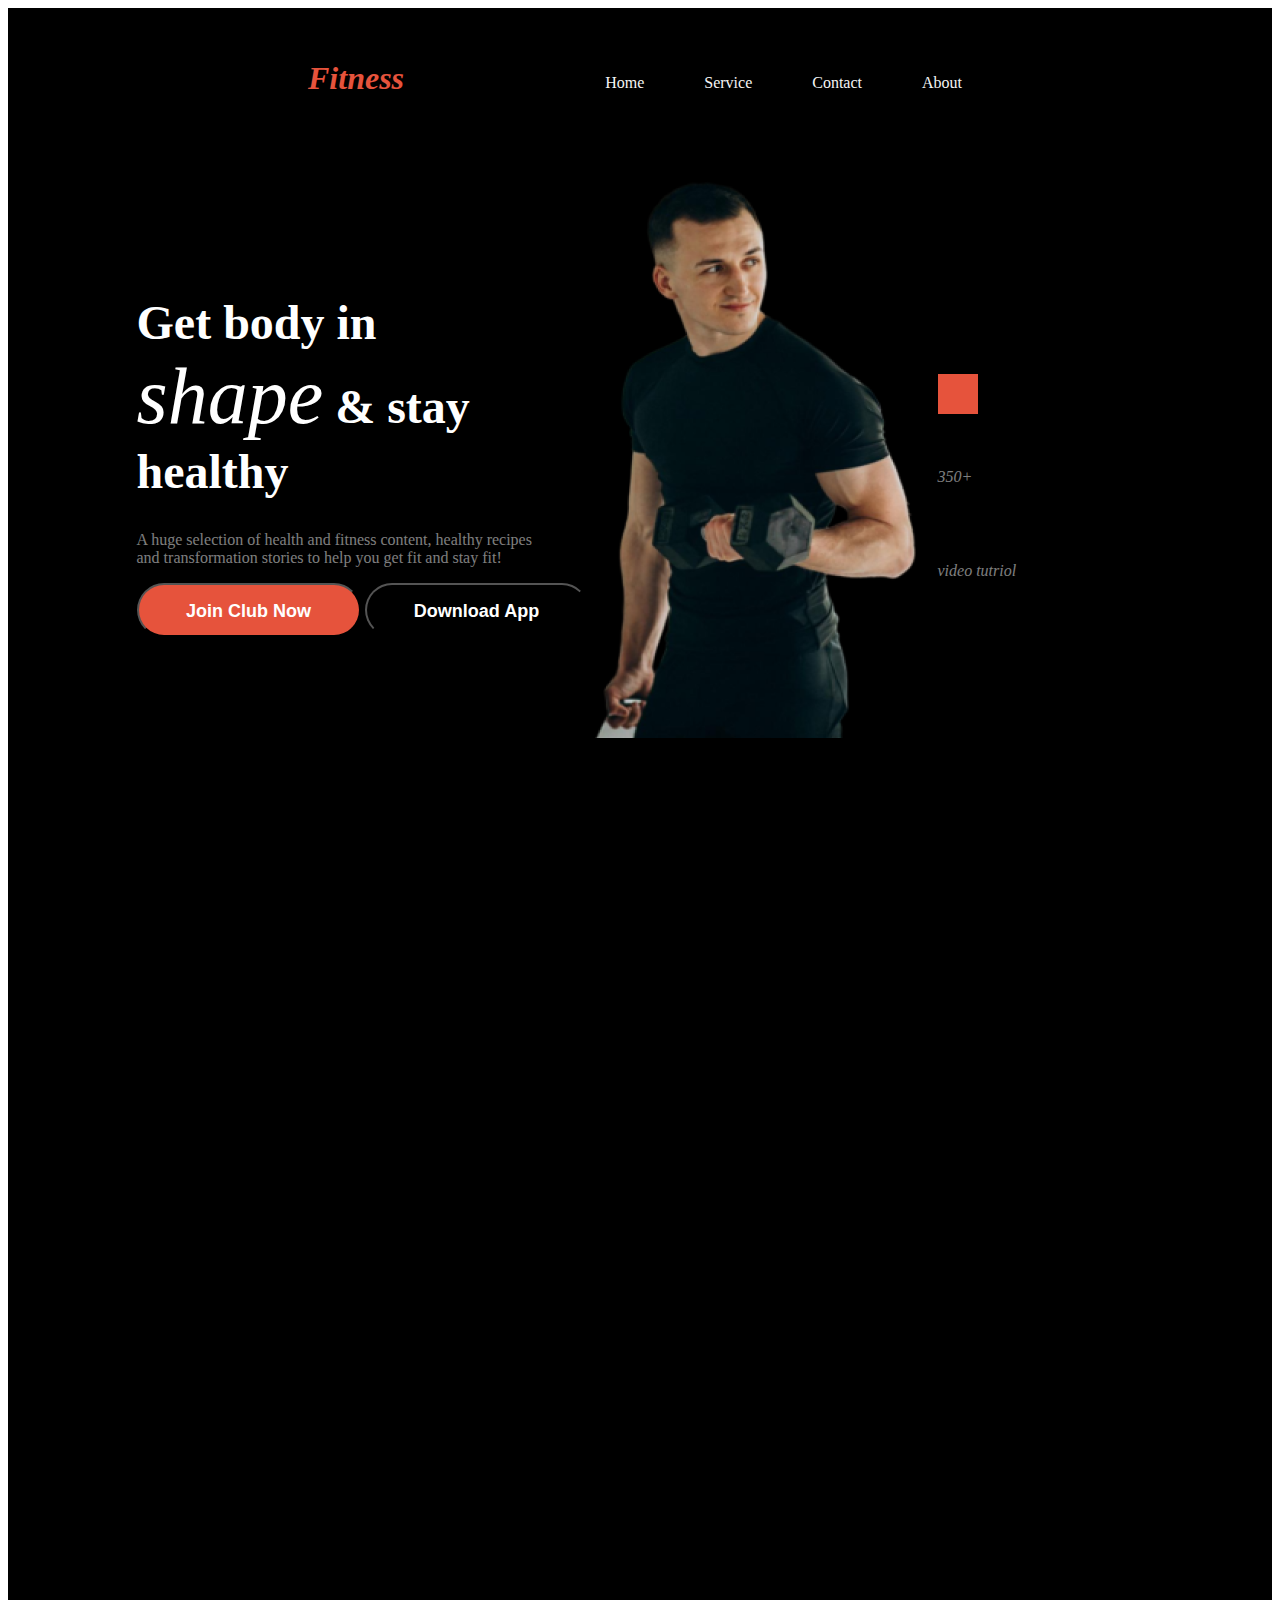
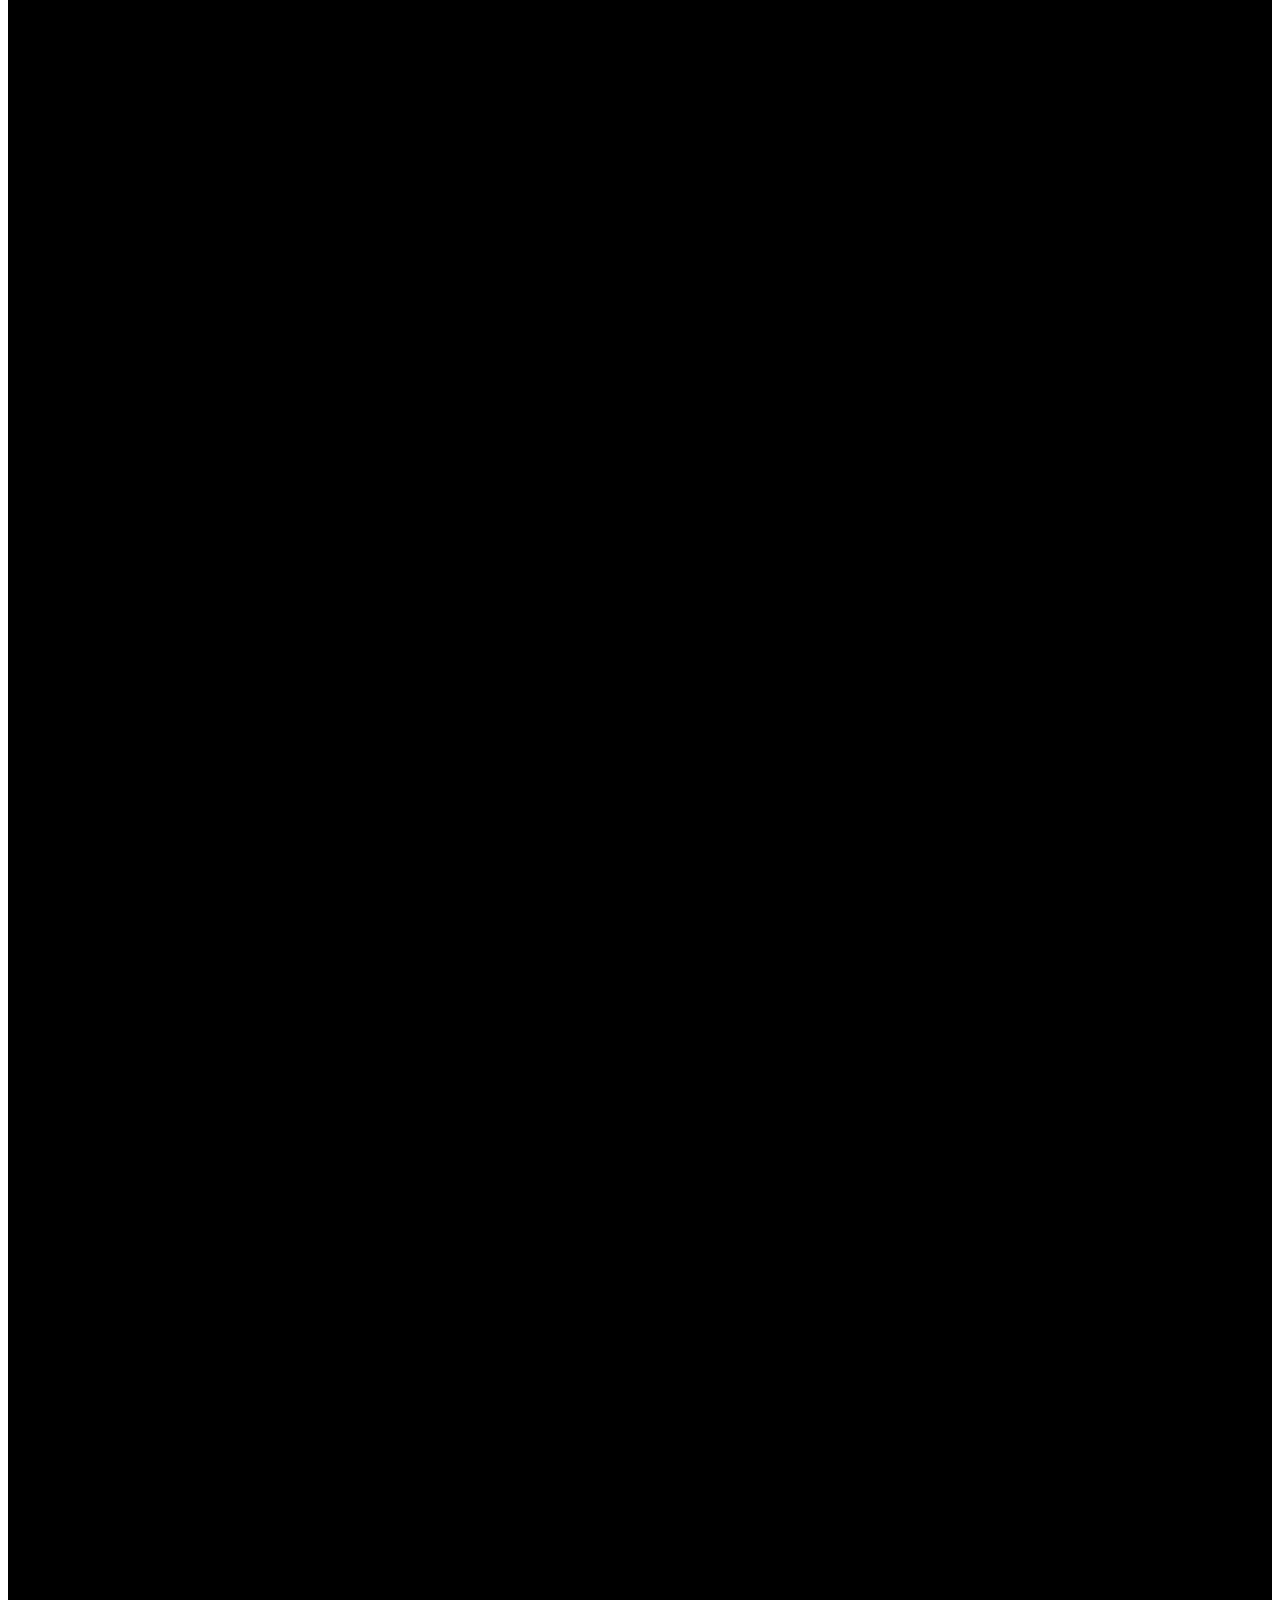
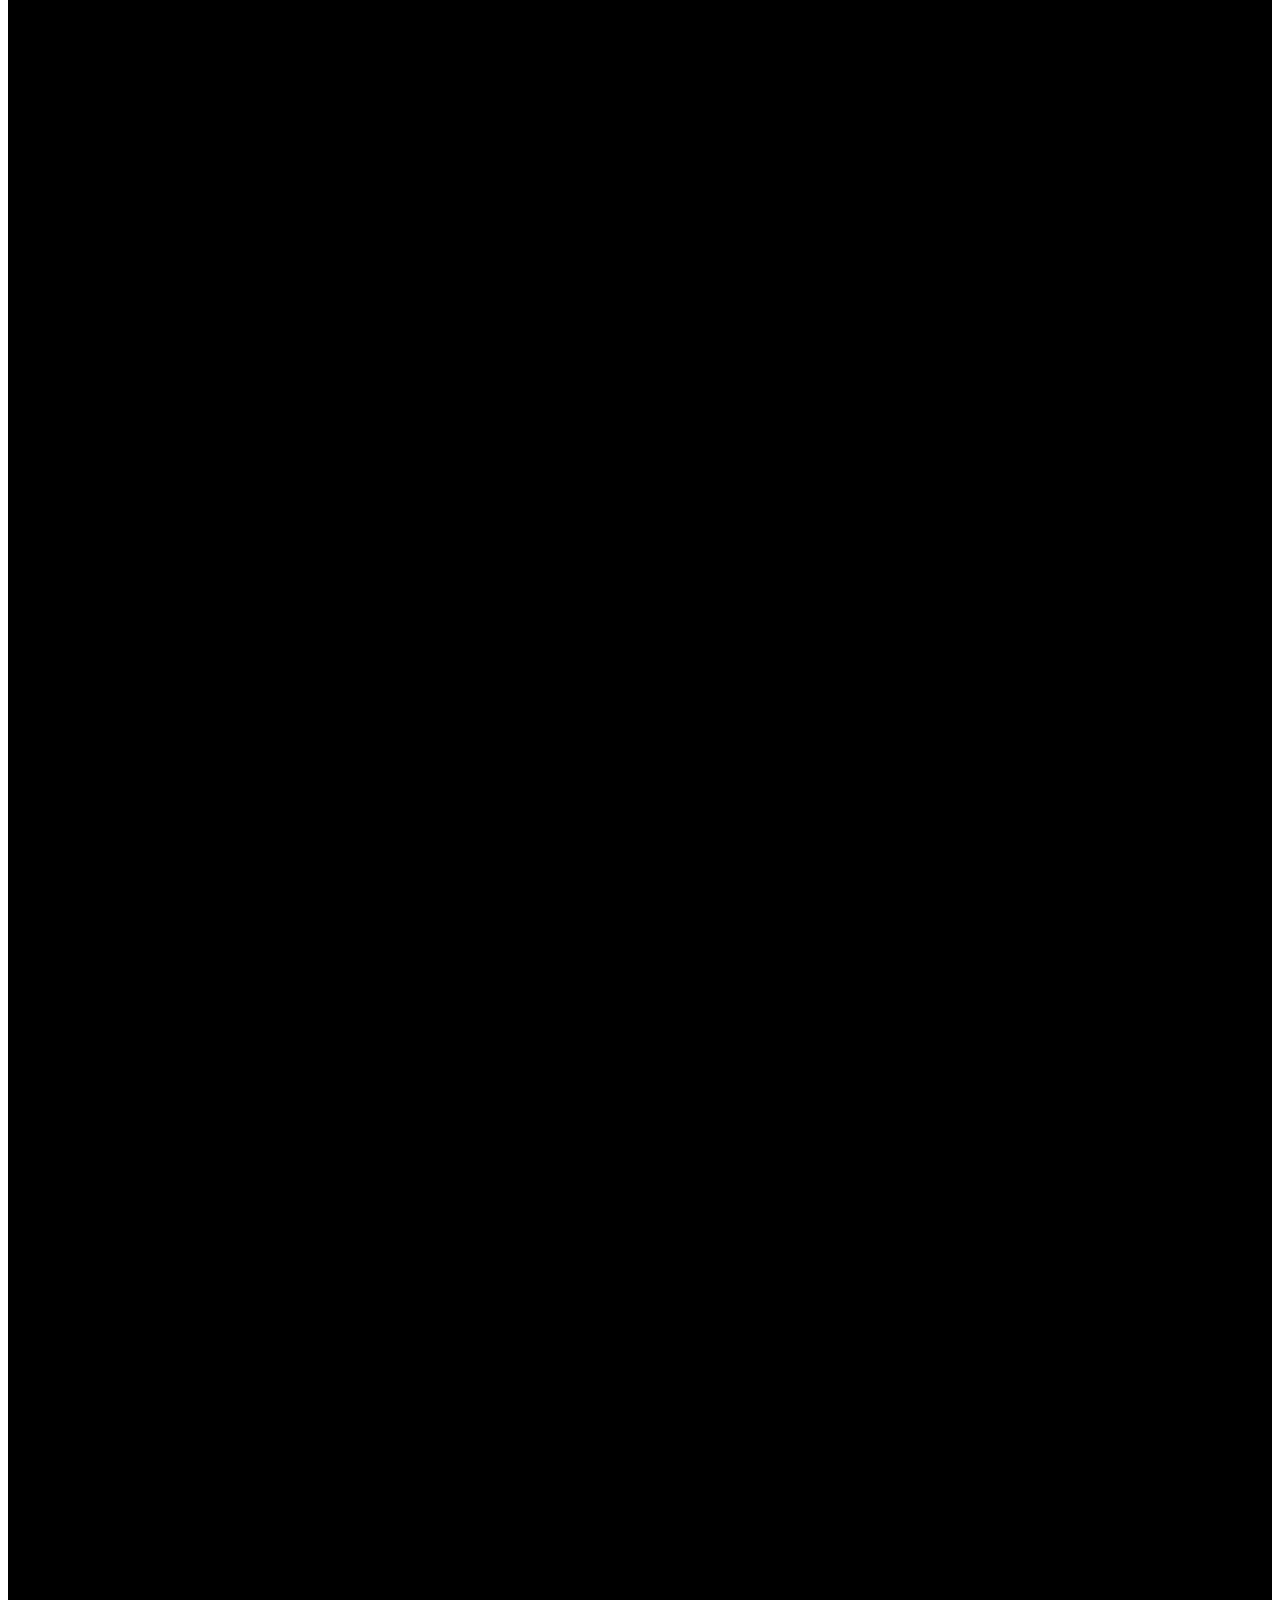
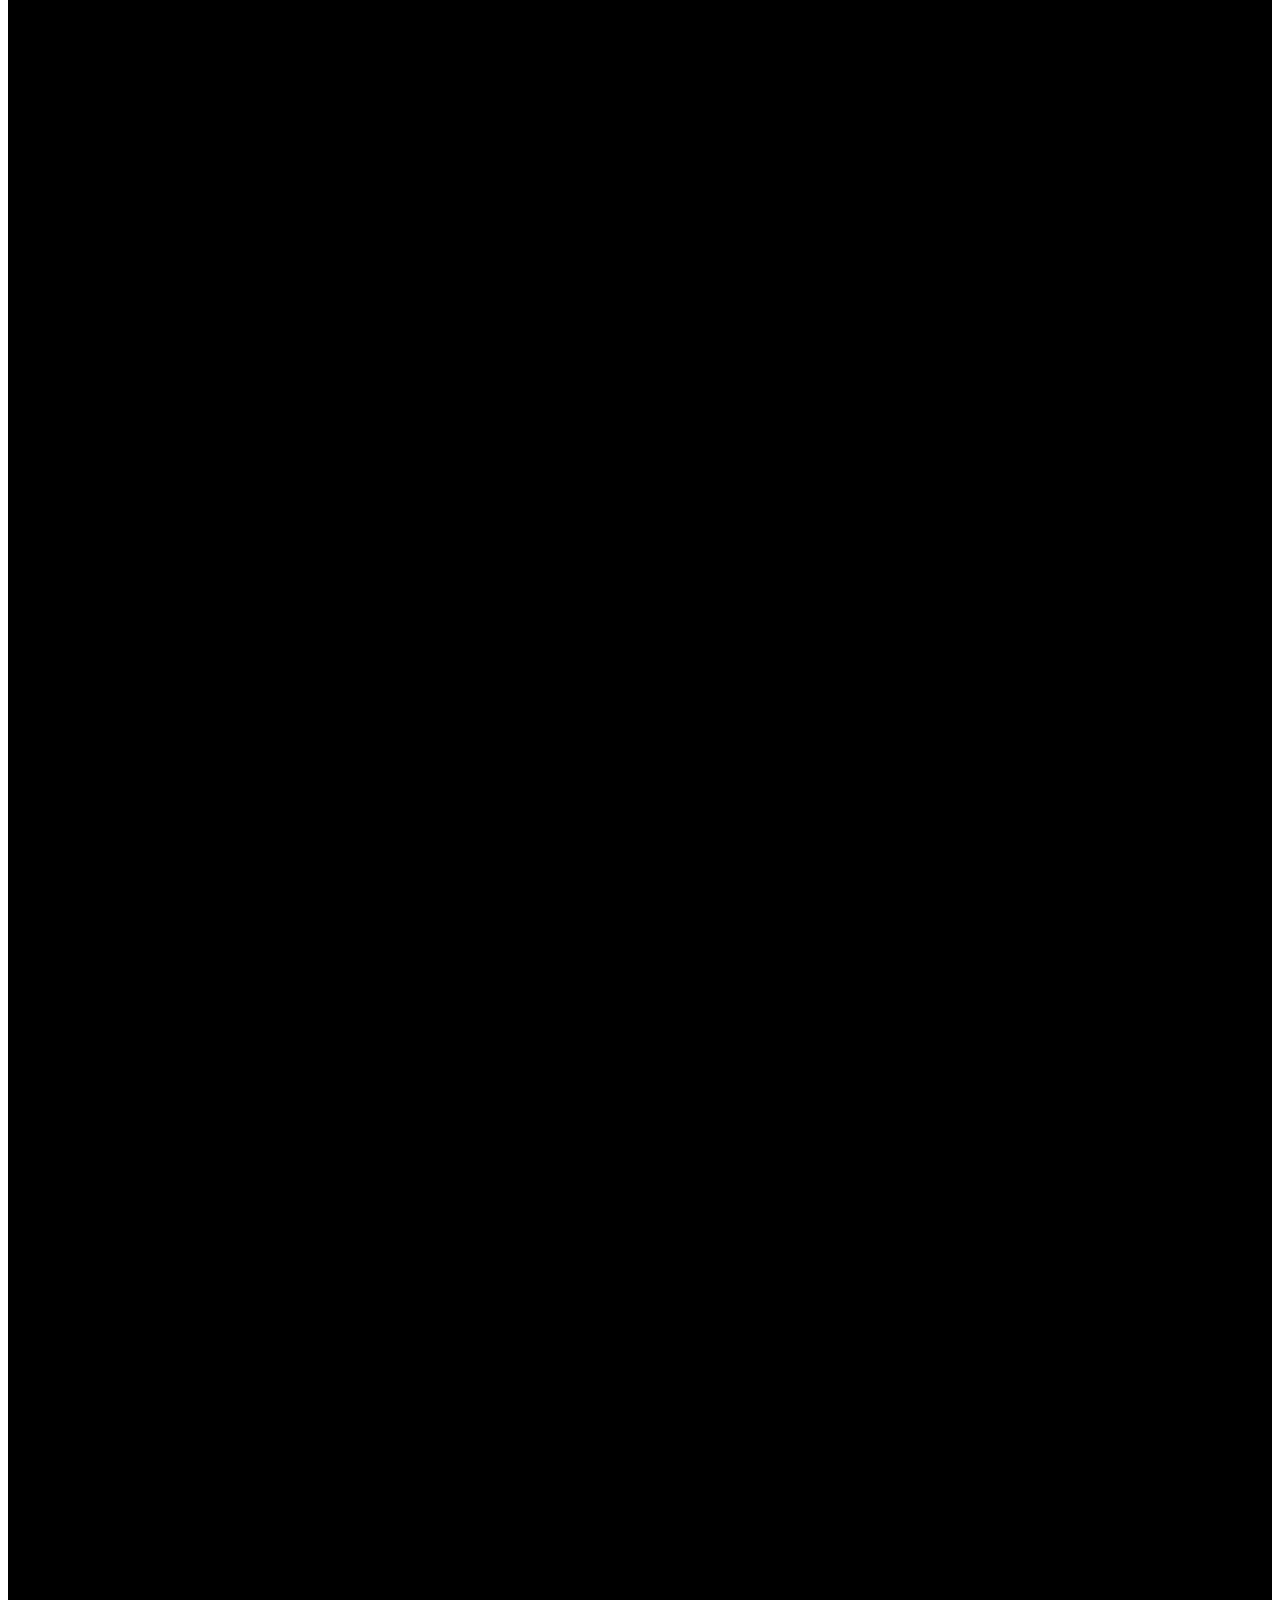
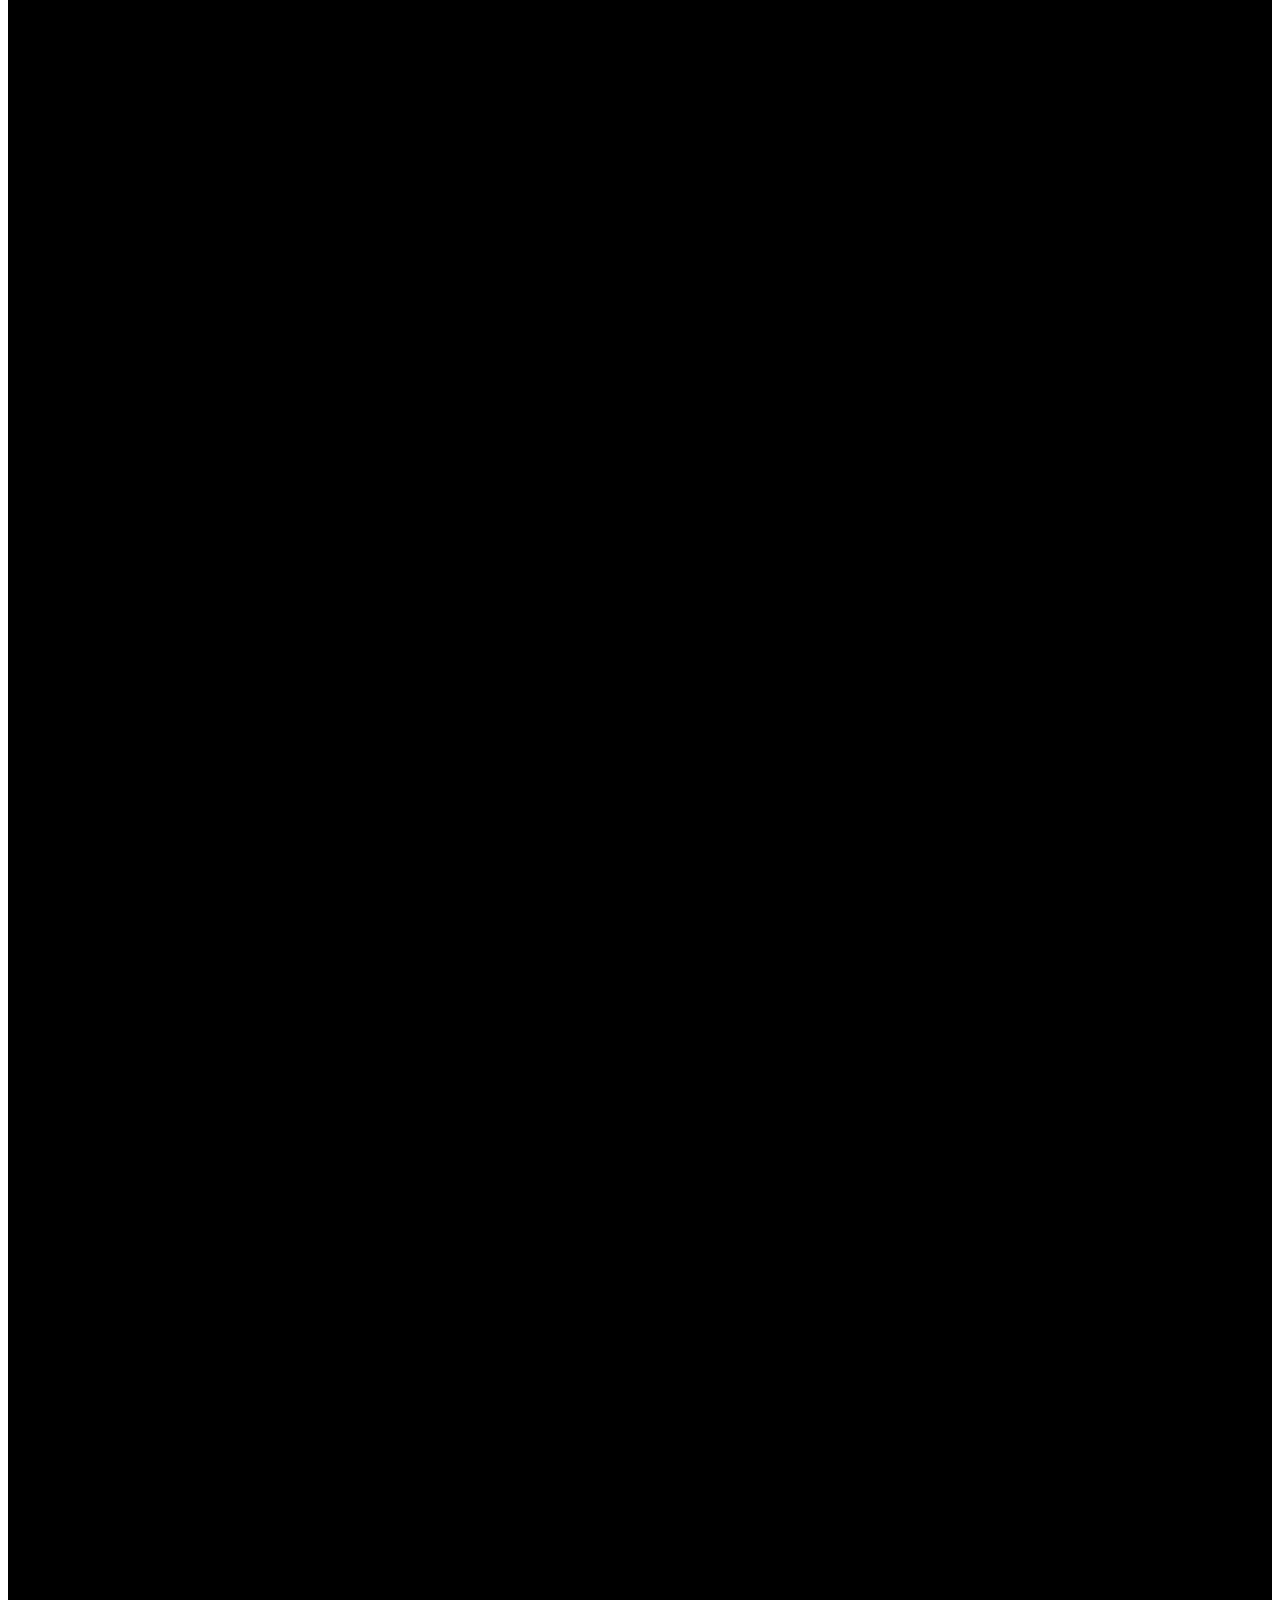
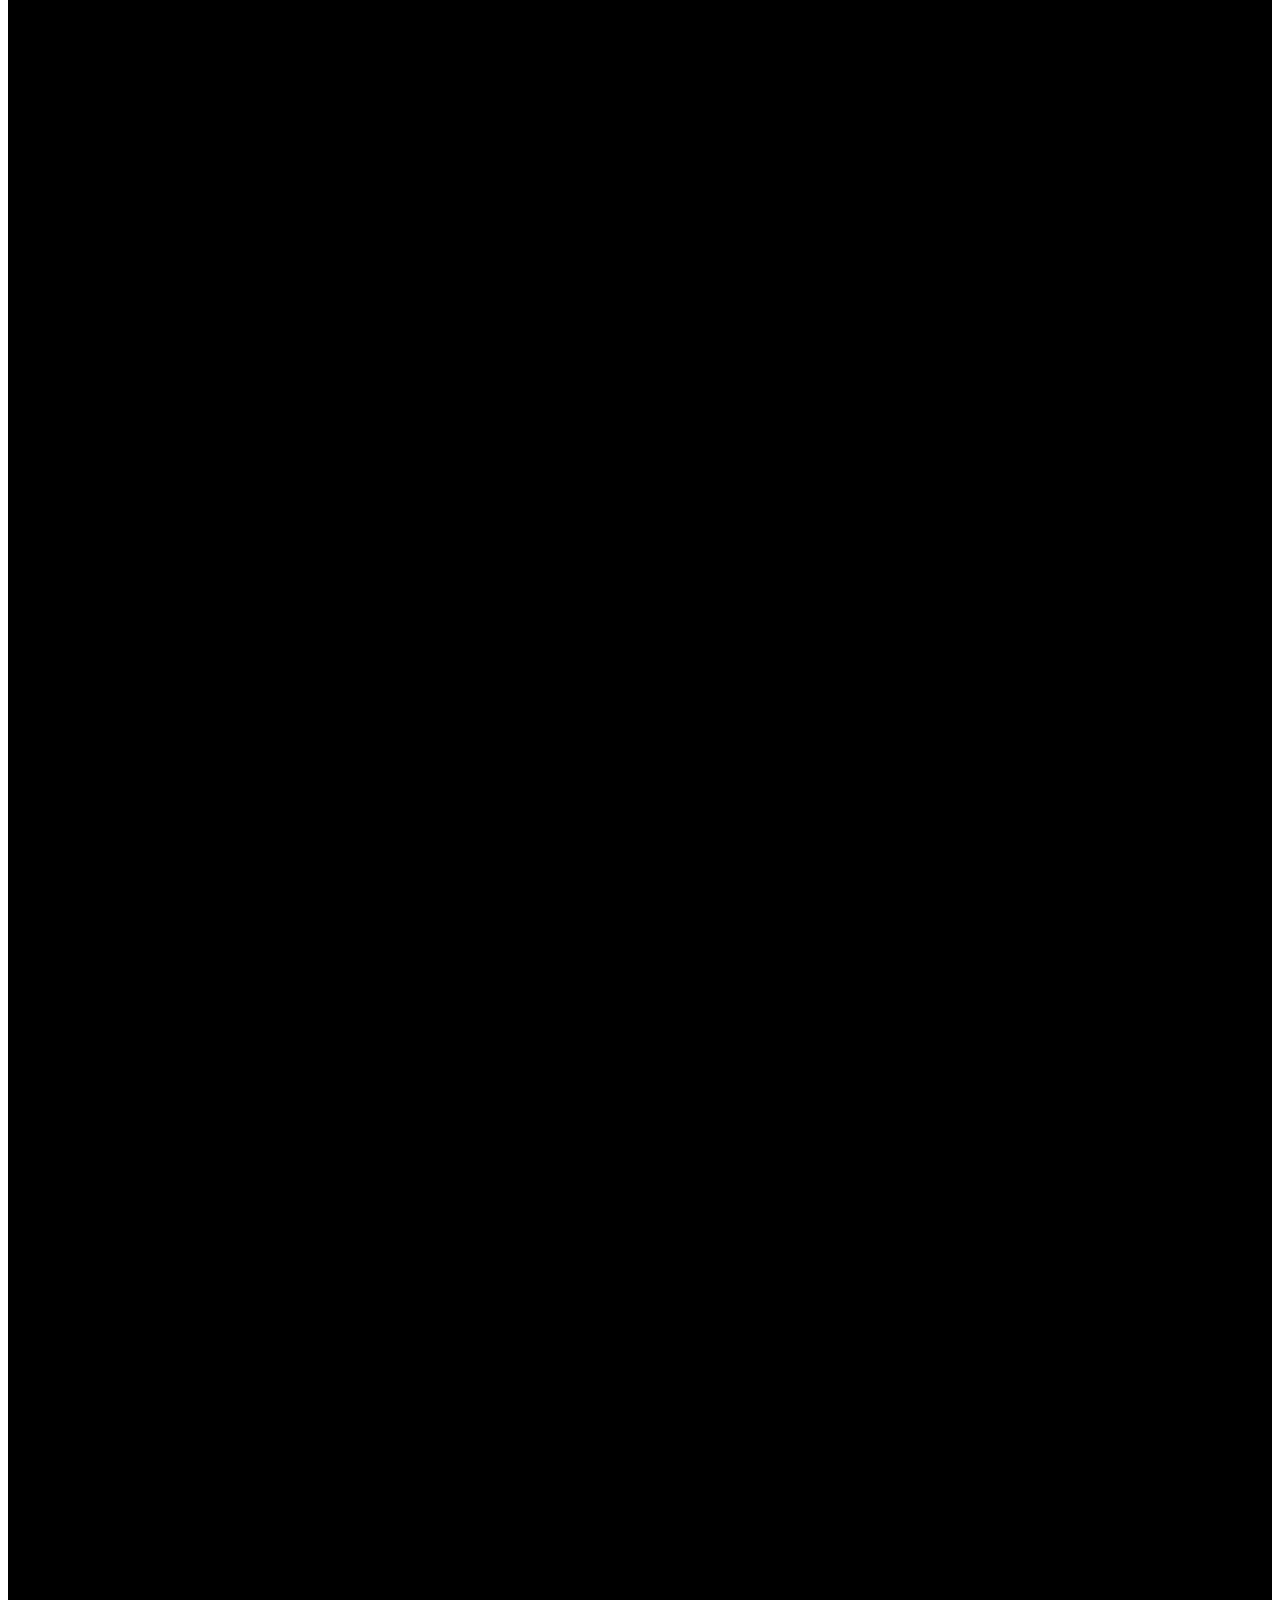
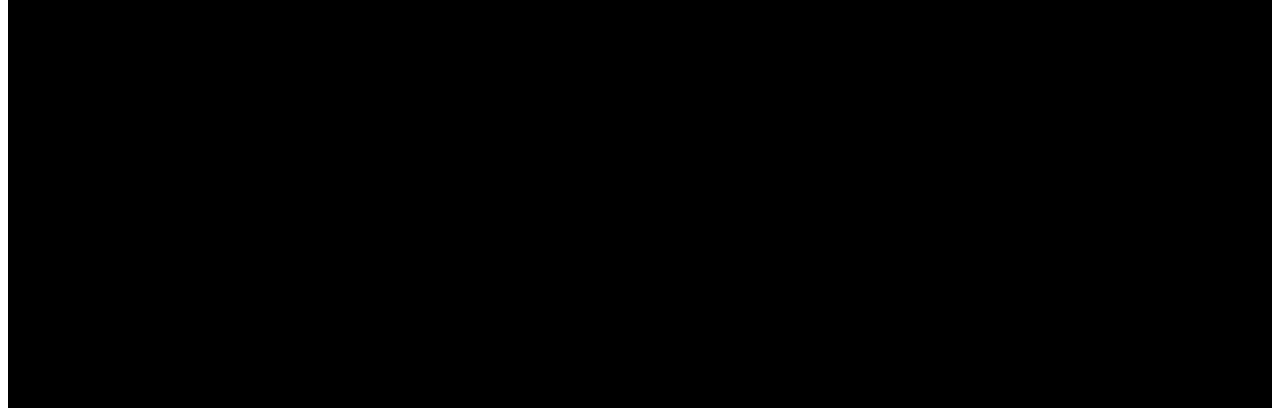
==== inde.html @ e8325d34 "first commit" ====
<!DOCTYPE html>
<html lang="en">
<head>
    <meta charset="UTF-8">
    <meta name="viewport" content="width=device-width, initial-scale=1.0">
    <title>Document</title>
    <style>
       
       .nop{
    width: 100%;
height: 10000px;
 background-color: black;
   
       }
.g3{
    width: 132px;
    height: 46px;
 color: rgba(230, 83, 60, 1);
 font-style: italic;
 margin-left: 300px;
}
.a{
    text-decoration: none;
    display: flex;
    justify-content: space-around;
    align-items: center;
    padding: 50px;
    list-style: none;
    margin-right: 230px;
}
nav{
    display: flex;
    justify-content: space-between;
    align-items: center;
    margin: 0 auto;
}
a{
padding: 30px;
text-decoration: none;
color: whitesmoke;


}
.cc{
    font-weight: 900;
    font-size: 48px;
    color: rgba(255, 255, 255, 1);

}
p{
    font-weight: 300;
    font-size: 16px;
    color: 
    rgba(255, 255, 255, 0.5);
}
.c{
    color:rgba(255, 255, 255, 1);
    background-color: rgba(230, 83, 60, 1)
    ;
    font-weight: 600;
    font-size: 18px;
    width: 224px;
    height: 54px;
    padding: 16px 40px 16px 40px;
    border-radius: 42px;


}
.d{
    color: rgba(255, 255, 255, 1);
    background-color: rgba(0, 0, 0, 0.578);
    font-weight: 600;
    font-size: 18px;
    width: 224px;
    height: 54px;
    padding: 16px 40px 16px 40px;
    border-radius: 42px;

}
.e{
    width: 349px;
    height: 580px;
}
span{
    font-style: italic;
    font-weight: 400;
    font-size: 80px;
    line-height: 93.6px;

}
.b{
    display: flex;
    justify-content: center;
    align-items: center;
}
.f{
    border: 1px solid rgba(255, 255, 255, 0.1);
    width: 206px;
    height: 96px;
    /* top: 556px;
    left: 764px; */
    border-radius: 12px;
    border: 1px;
}
.g{
    width: 40px;
height: 40px;
top: 584px;
left: 787px;
background: rgba(230, 83, 60, 1);


}
.h{
    display: in

}

    </style>
</head>
<body>
    <section class="nop">
        <div class="ext">

            <nav>
                   <h1 class="g3">Fitness</h1>
                   <ul class="a">
                       
                   <div> <li><a href="">Home</a></li></div>
                   <div> <li><a href="">Service</a></li></div>
                   <div> <li><a href="">Contact</a></li></div>
                   <div> <li><a href="">About</a></li></div>
                   
                   </ul>
                </nav>
                <div class="b">
                    <div>
                        <h1 class="cc">Get body in <br> <span> shape</span> & stay <br> healthy</h1>
                        <p>A huge selection of health and fitness content, healthy recipes <br> and transformation stories to help you get fit and stay fit!</p>
                        <button class="c">Join Club Now</button>
                        <button class="d">Download App</button>
                    </div>
                    <div>
                        <img class="e" src="style/B10A2-versatile-ui_images at main · ProgrammingHero1_B10A2-versatile-ui_files/Images 2.png" alt="">
                
                    </div>
                    <div>
                        <!-- <p class="g"> -->

                        </p>
                       <span><p class="g"></p><p  class="f">350+ <br>video tutriol</p></span>
                    </div>


                </div>

    </section>
</body>
</html>
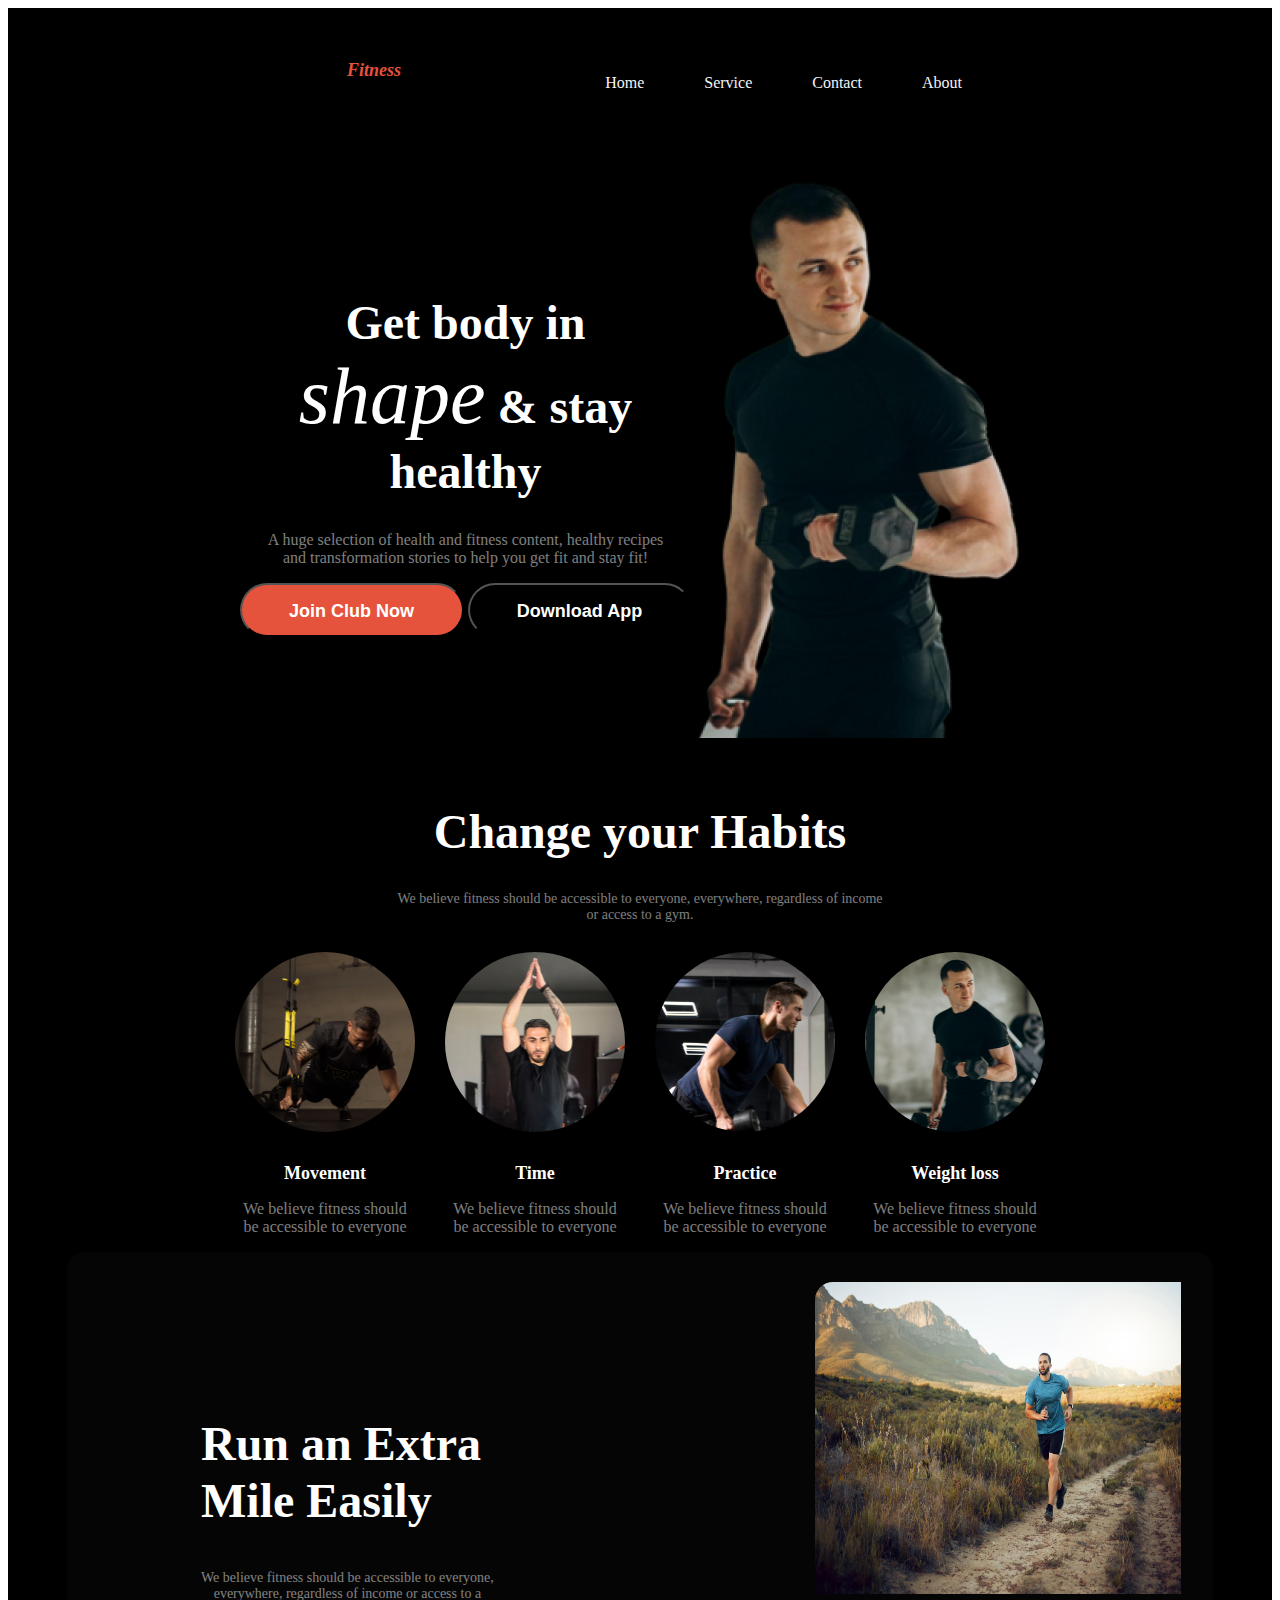
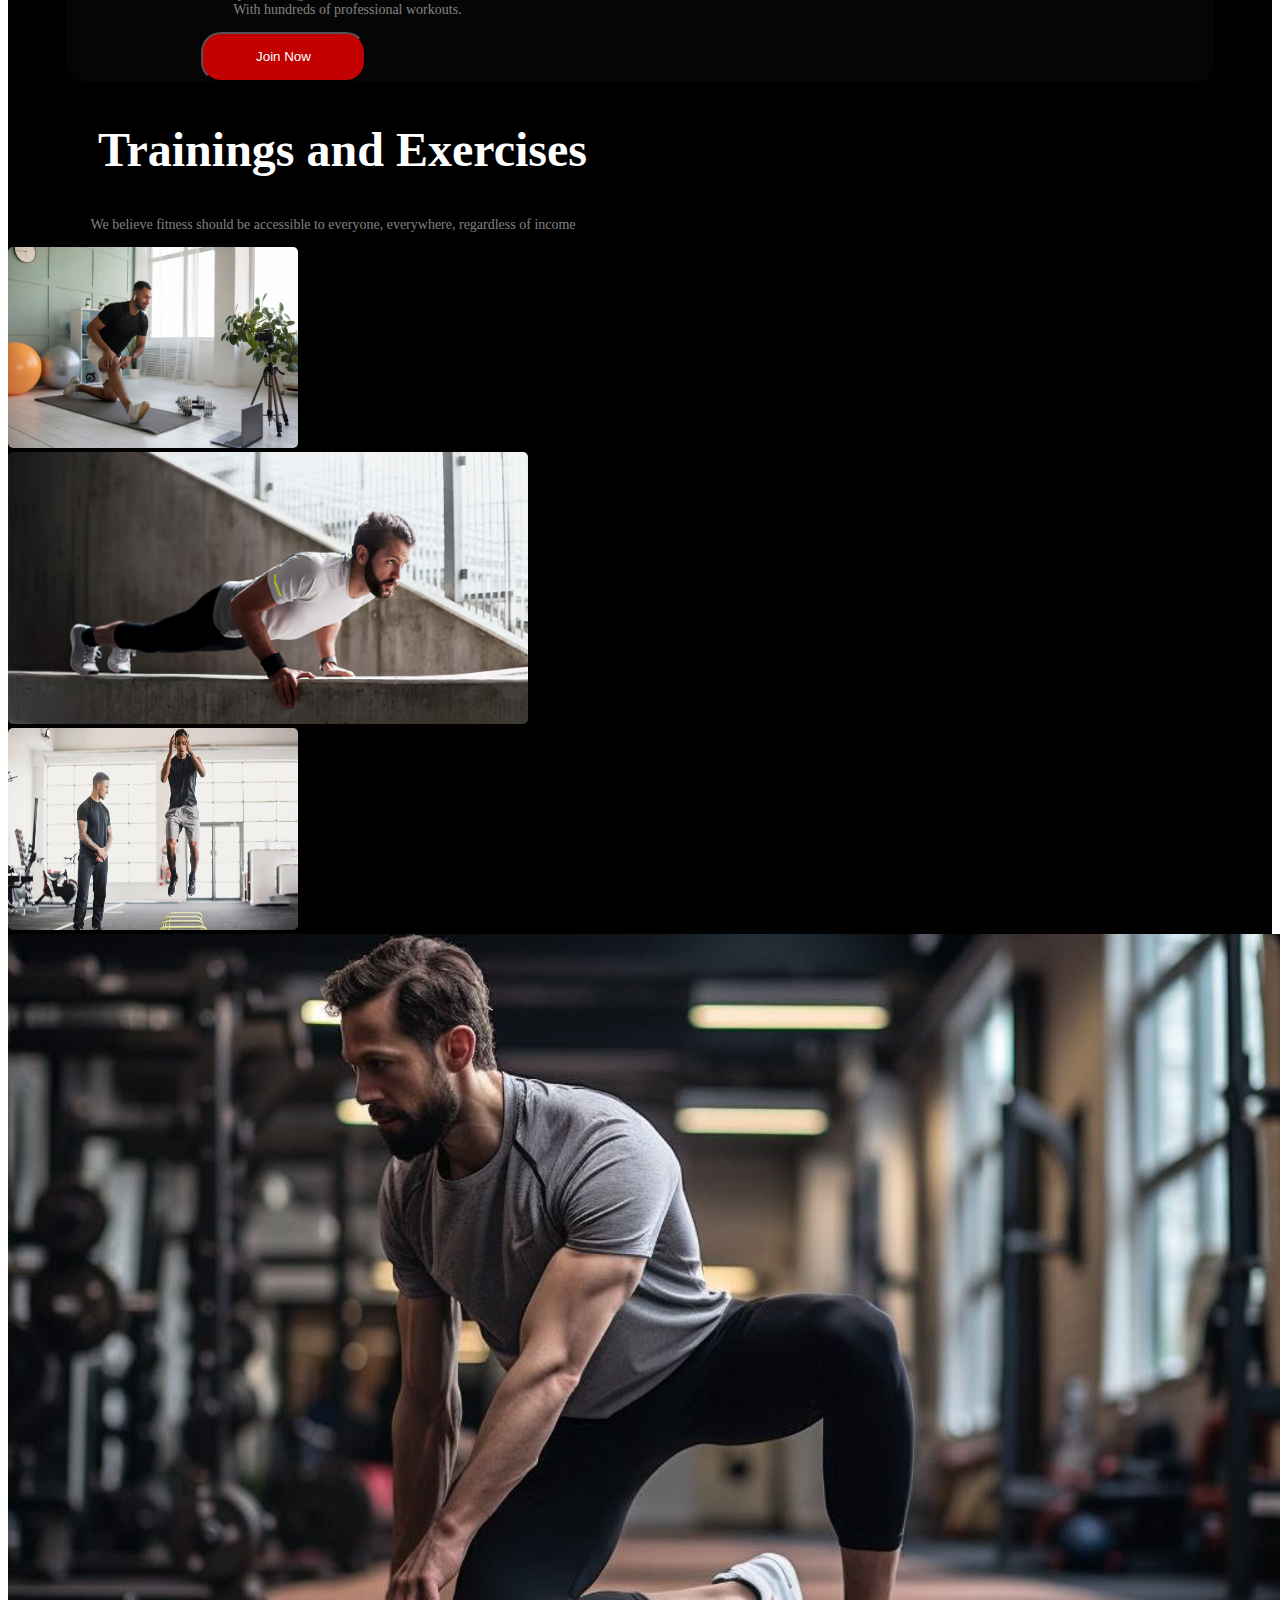
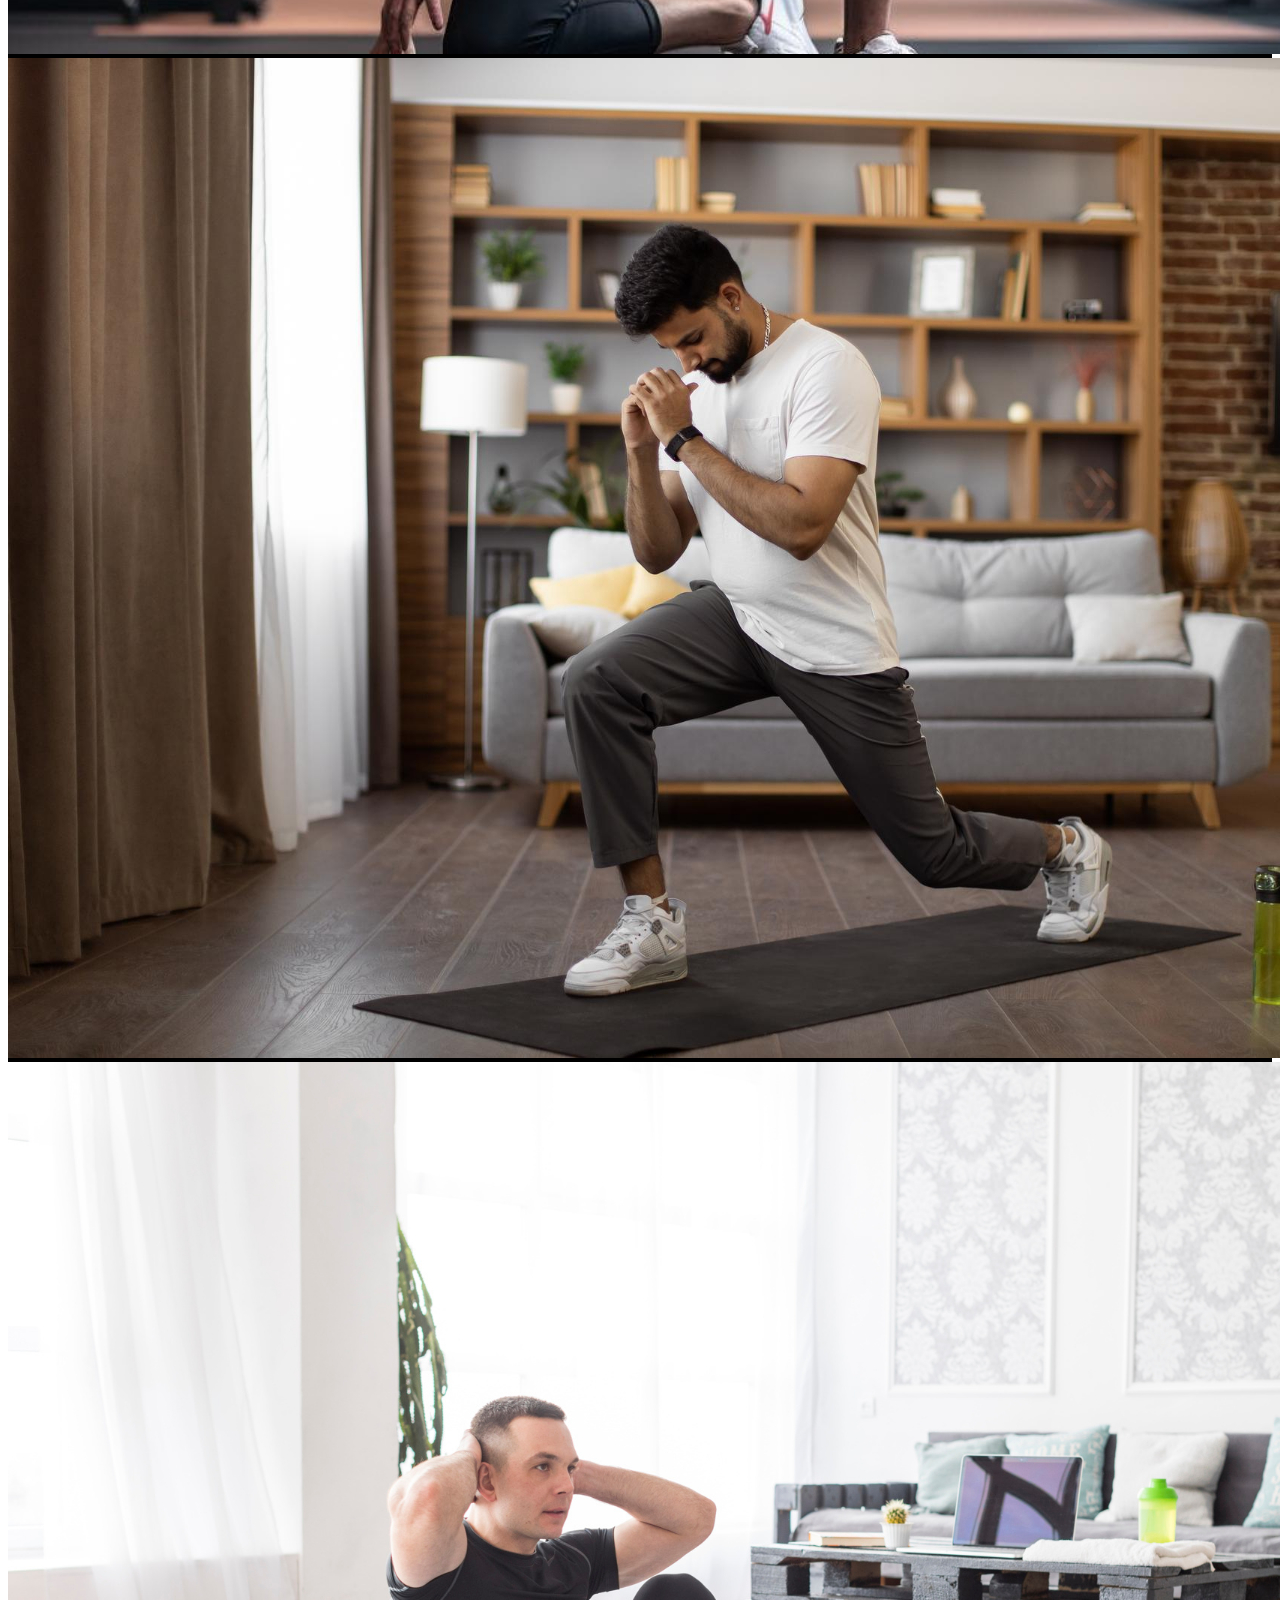
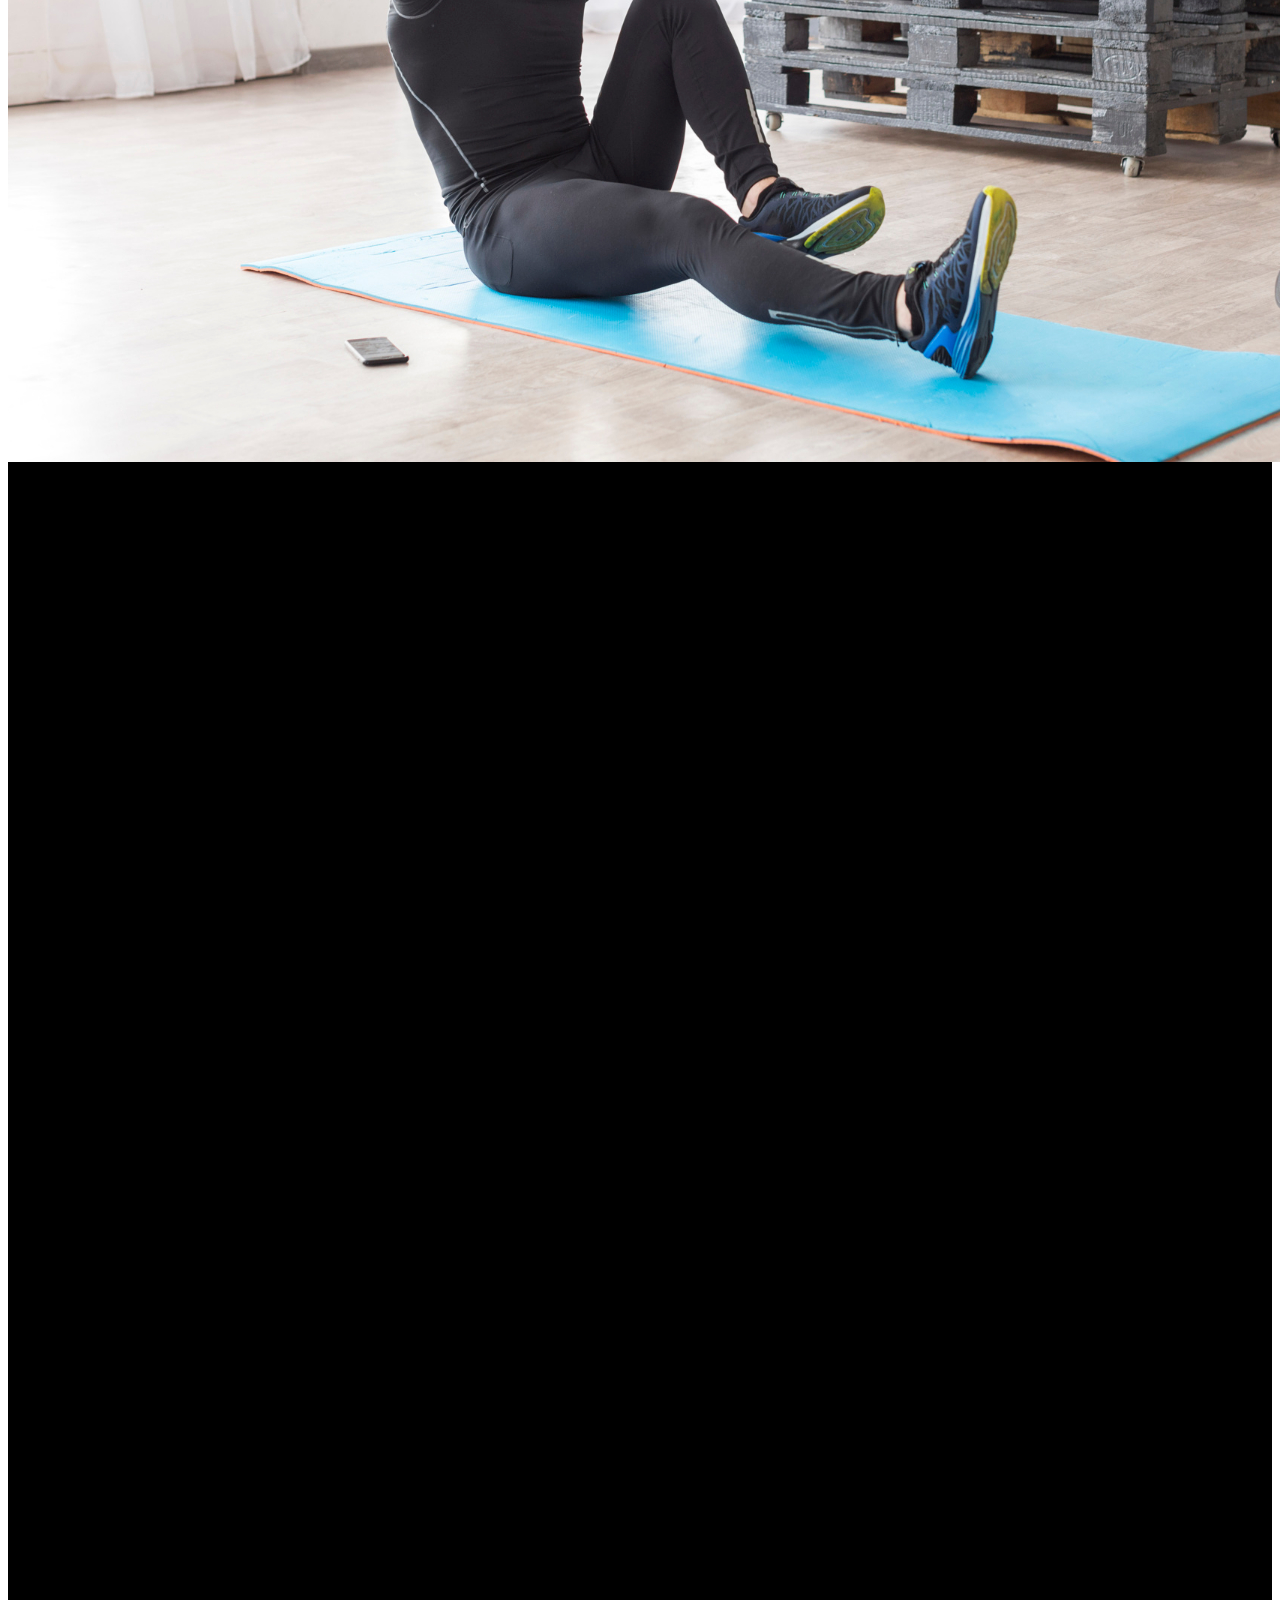
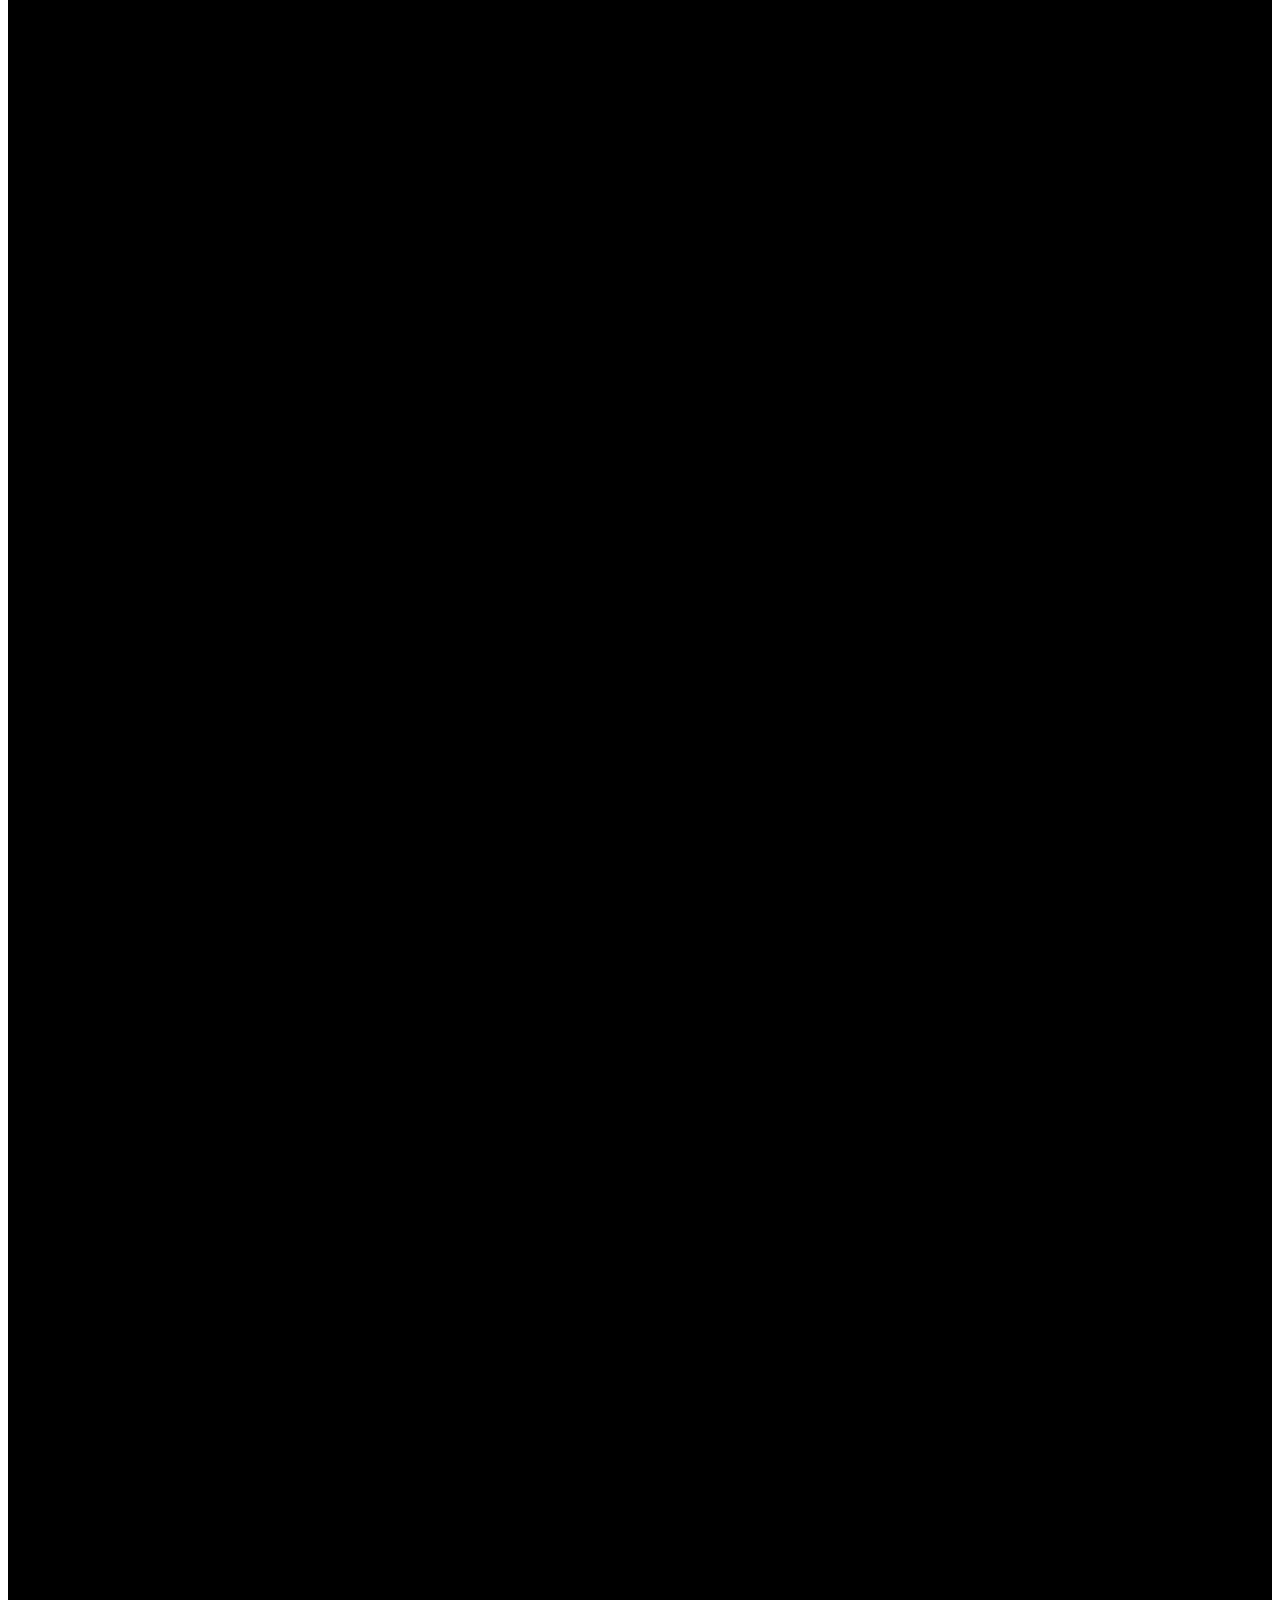
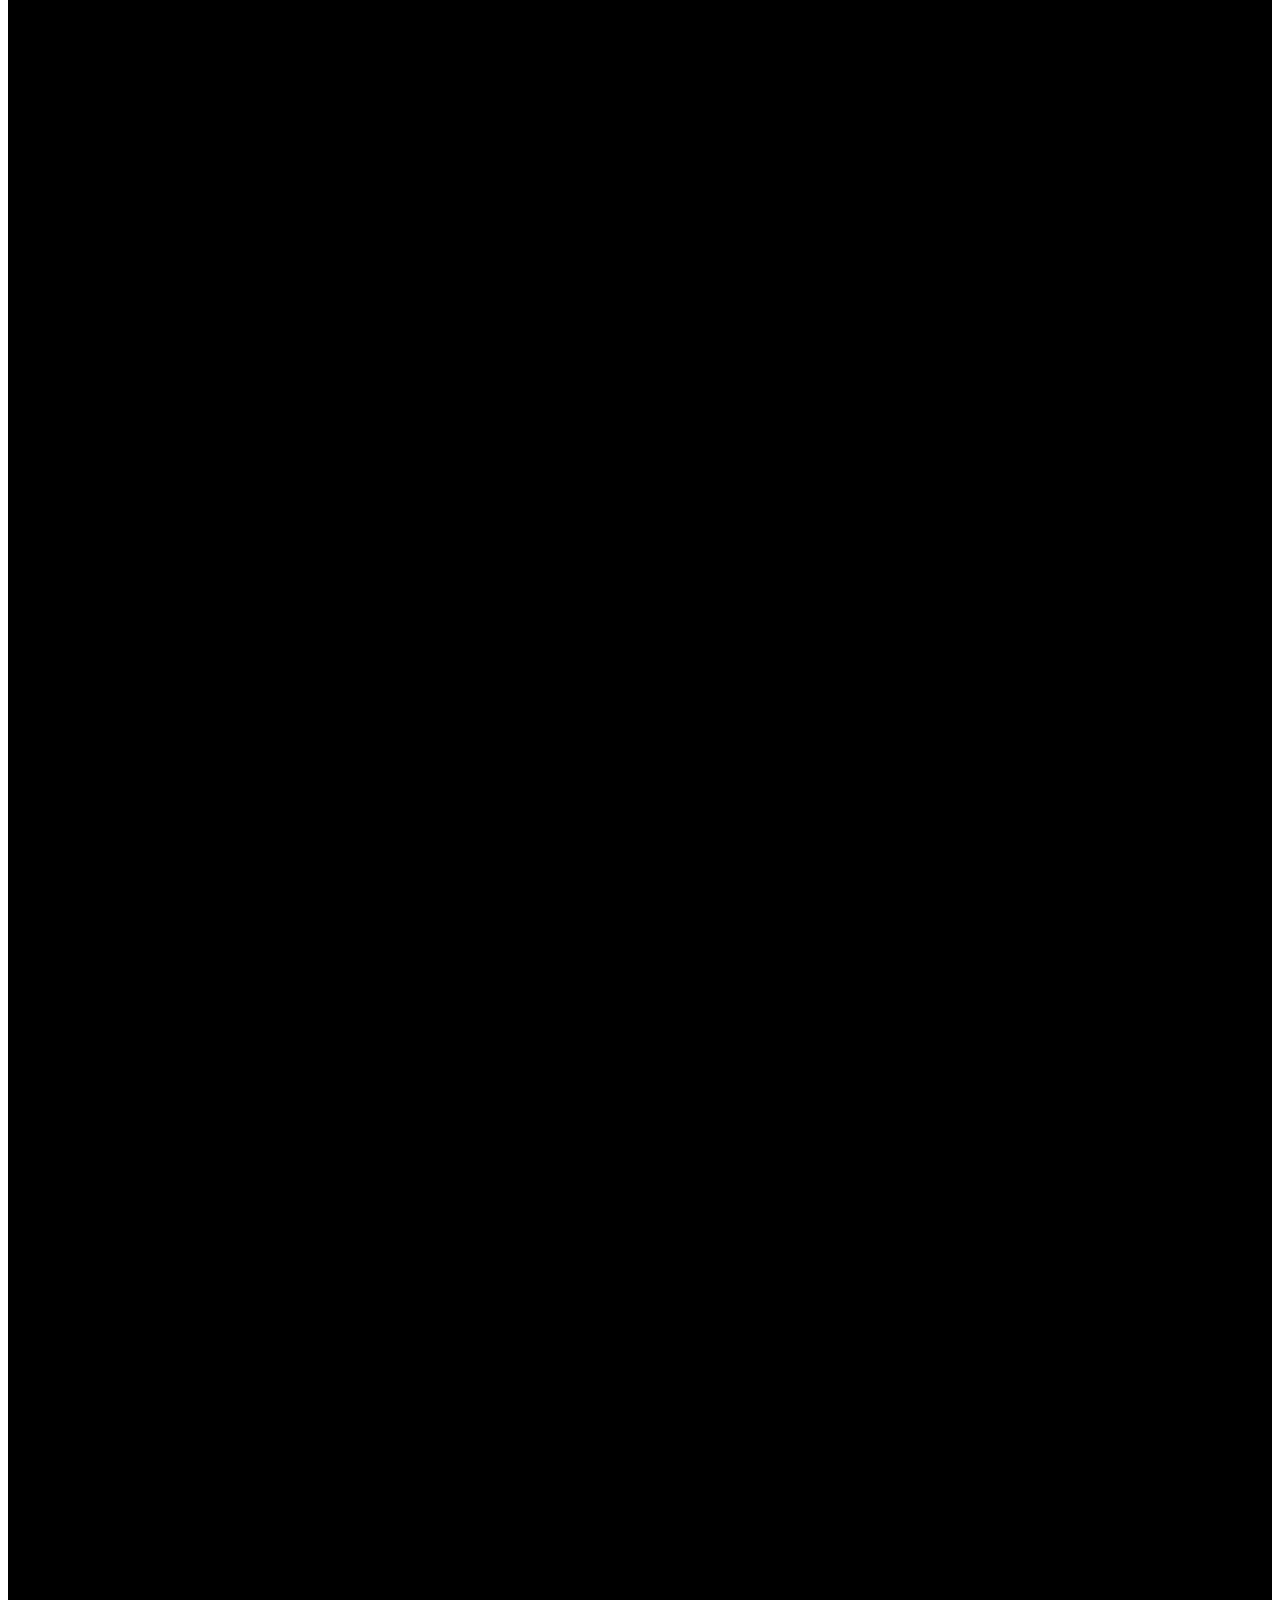
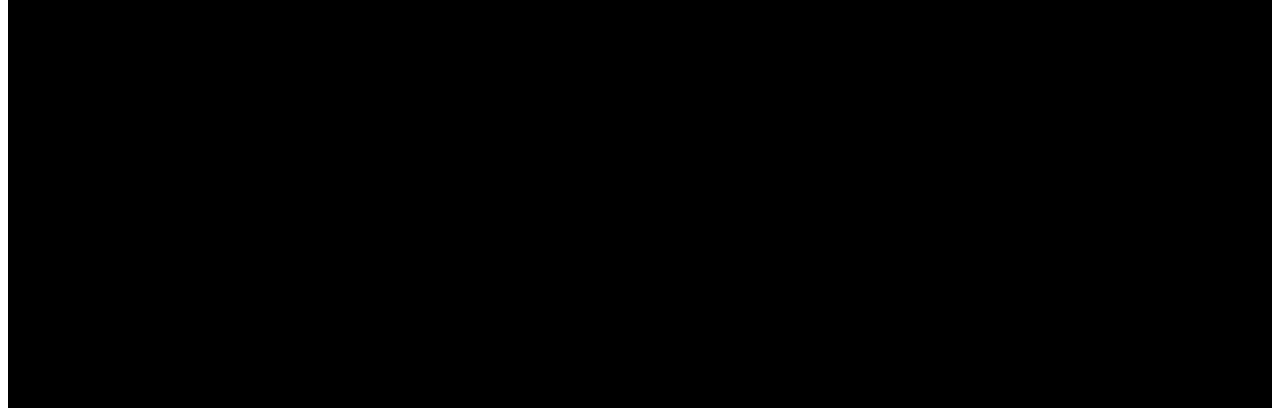
==== commit 1fbc3e45: "first commit" ====
--- a/inde.html
+++ b/inde.html
@@ -93,28 +93,159 @@
     justify-content: center;
     align-items: center;
 }
-.f{
-    border: 1px solid rgba(255, 255, 255, 0.1);
-    width: 206px;
-    height: 96px;
-    /* top: 556px;
+ .f{
+    
+    width: 193px;
+    height: 98px;
+    /* /* /* top: 556px;
     left: 764px; */
-    border-radius: 12px;
+     border-radius: 12px;
     border: 1px;
-}
-.g{
-    width: 40px;
-height: 40px;
-top: 584px;
-left: 787px;
-background: rgba(230, 83, 60, 1);
-
-
-}
-.h{
-    display: in
-
-}
+    background-color: rgba(255, 255, 255, 0.1); 
+
+} 
+
+
+.hop{
+    width: 180px;
+height: 180px;
+border-radius: 100% 100% 100% 100%;
+margin: 15px;
+}
+.n{
+    font-weight: 900;
+    font-size: 48px;
+    color: rgba(255, 255, 255, 1);
+    padding-top: 30px;
+
+}
+.o{
+    font-weight: 400;
+    font-size: 14px;
+    color: rgba(255, 255, 255, 0.5);
+}
+h1{
+    font-weight: 600;
+    font-size: 18px;
+    text-align: center;
+   color:  rgba(255, 255, 255, 1);
+    
+}
+p{
+font-weight: 300;
+font-size: 16px;
+color: rgba(255, 255, 255, 0.5);
+text-align: center;
+}
+.sec{
+    margin: 0 auto;
+    text-align: center;
+}
+.no{
+    display: flex;
+    justify-content: center;
+    align-items: center;
+}
+.mah{
+    width: 1060px;
+height: 371px;
+padding: 30px 32px 29px 54px;
+gap: 0px;
+border-radius: 18px 0px 0px 0px;
+opacity: 0px;
+background-color: 
+rgba(34, 34, 34, 0.137);
+margin: 0 auto;
+border-radius: 18px;
+}
+.soc{
+    width: 366px;
+height: 312px;
+
+border-radius: 18px 0px 0px 0px;
+padding-bottom: 680px;
+
+
+
+
+}
+.kop{
+    display: flex;
+    justify-content: space-between;
+    align-items: center;
+    padding-bottom: 400px;
+}
+.we{
+    font-family: Inter;
+font-size: 48px;
+font-weight: 900;
+line-height: 57.6px;
+color:rgba(255, 255, 255, 1);
+
+
+
+}
+.ok{
+    font-weight: 400;
+    font-size: 14px;
+    color: rgba(255, 255, 255, 0.5);
+    
+    
+
+}
+.by{
+    text-align: left;
+    padding-bottom: 500px;
+
+    margin-left: 80px;
+}
+button{
+    background-color: rgba(255, 0, 0, 0.762);
+    color: rgba(255, 255, 255, 1);
+    padding: 15px;
+    border-radius: 20px 20px 20px 20px;
+    
+    width: 165px;
+    height: 50px;
+    
+
+}
+.jj{
+    width: 1060px;
+    height:581px ;
+}
+.nice{
+    font-weight: 900;
+    font-size: 48px;
+    color: 
+    rgba(255, 255, 255, 1);
+    margin-left: 40px;
+}
+.nic{
+    font-weight: 400;
+    font-size: 14px;
+    color:  rgba(255, 255, 255, 0.5);
+    margin-right: 460px;
+    
+}
+.dev{
+    margin-left: 50px;
+
+}
+.mop{
+    width: 290px;
+    height: 201.3px;
+    border-radius: 5px;
+}
+.mopp{
+    width: 520px;
+    height: 201,3px;
+    border-radius: 5px;
+}
+
+
+
+
 
     </style>
 </head>
@@ -144,15 +275,91 @@
                         <img class="e" src="style/B10A2-versatile-ui_images at main · ProgrammingHero1_B10A2-versatile-ui_files/Images 2.png" alt="">
                 
                     </div>
-                    <div>
-                        <!-- <p class="g"> -->
-
-                        </p>
-                       <span><p class="g"></p><p  class="f">350+ <br>video tutriol</p></span>
-                    </div>
+                    <!-- <div class="f">
+                     <div class="lo">
+                        <p class="j">500+ <br><span class="k">Free workout video</span></p>
+                     </div>
+                      
+                    </div> -->
 
 
                 </div>
+                <div class="m">
+    
+                    <div class="sec">
+                        <h1 class="n"> Change your Habits</h1>
+                        <p class="o">We believe fitness should be accessible to everyone, everywhere, regardless of income <br> or access to a gym.</p>
+                    </div>
+                    <div class="no">
+                        <div class="why"><img class="hop" src="style/B10A2-versatile-ui_images at main · ProgrammingHero1_B10A2-versatile-ui_files/image 3.png" alt="">
+                            <h1>Movement</h1>
+                            <p>We believe fitness should <br> be accessible to everyone</p>
+                        </div>
+                        <div class="why">
+                        <img class="hop" src="style/B10A2-versatile-ui_images at main · ProgrammingHero1_B10A2-versatile-ui_files/image 2.jpg" alt="">
+                        <h1>Time</h1>
+                        <p>We believe fitness should <br> be accessible to everyone</p>
+                        </div>
+                        <div class="why">
+                            <img class="hop" src="style/B10A2-versatile-ui_images at main · ProgrammingHero1_B10A2-versatile-ui_files/image 4.png" alt="">
+                        <h1>Practice</h1>
+                        <p>We believe fitness should <br> be accessible to everyone</p>
+                        </div>
+                        <div class="why">
+                            <img class="hop" src="style/B10A2-versatile-ui_images at main · ProgrammingHero1_B10A2-versatile-ui_files/image 5.png" alt="">
+                            <h1>Weight loss</h1>
+                            <p>We believe fitness should <br> be accessible to everyone</p>
+                        </div>
+                        
+                        
+                    </div>
+                    <div class="mah">
+                        <div class="kop">
+                            <div class="by">
+                                <h2 class="we">Run an Extra <br>Mile Easily</h2>
+                                <p  class="ok">We believe fitness should be accessible to everyone, <br>everywhere, regardless of income or access to a <br> With hundreds of professional workouts.</p>
+                                <button>Join Now</button>
+            
+                                </div >
+                                <img class="soc" src="style/B10A2-versatile-ui_images at main · ProgrammingHero1_B10A2-versatile-ui_files/run.jpg" alt="">
+                            </div>
+            
+                    </div>
+
+                    <div class="jj">
+                    
+                    <div class="dev">
+                    <h2 class="nice">Trainings and Exercises</h2>
+                    <p class="nic">We believe fitness should be accessible to everyone, everywhere, regardless of income </p>
+                    
+                    </div>
+                    <div class="grid-contain"> 
+                        <div>
+                            <img class="mop" src="style/B10A2-versatile-ui_images at main · ProgrammingHero1_B10A2-versatile-ui_files/exercise1.jpg" alt="">
+                            
+                        </div>
+                        <div>
+                            <img class="mopp " src="style/B10A2-versatile-ui_images at main · ProgrammingHero1_B10A2-versatile-ui_files/exercise2.png" alt="">
+                        </div>
+                        <div>
+                            <img class="mop" src="style/B10A2-versatile-ui_images at main · ProgrammingHero1_B10A2-versatile-ui_files/exercise3.png" alt="">
+                        </div>
+                        <div>
+                            <img class="" src="style/B10A2-versatile-ui_images at main · ProgrammingHero1_B10A2-versatile-ui_files/exercise4.png" alt="">
+                        </div>
+                        <div>
+                            <img src="style/B10A2-versatile-ui_images at main · ProgrammingHero1_B10A2-versatile-ui_files/exercise5.jpg" alt="">
+                        </div>
+                        <div>
+                            <img src="style/B10A2-versatile-ui_images at main · ProgrammingHero1_B10A2-versatile-ui_files/exercise6.jpg" alt="">
+                        </div>
+                        
+                    </div>
+
+                    
+                    
+                    </div>
+            
 
     </section>
 </body>
